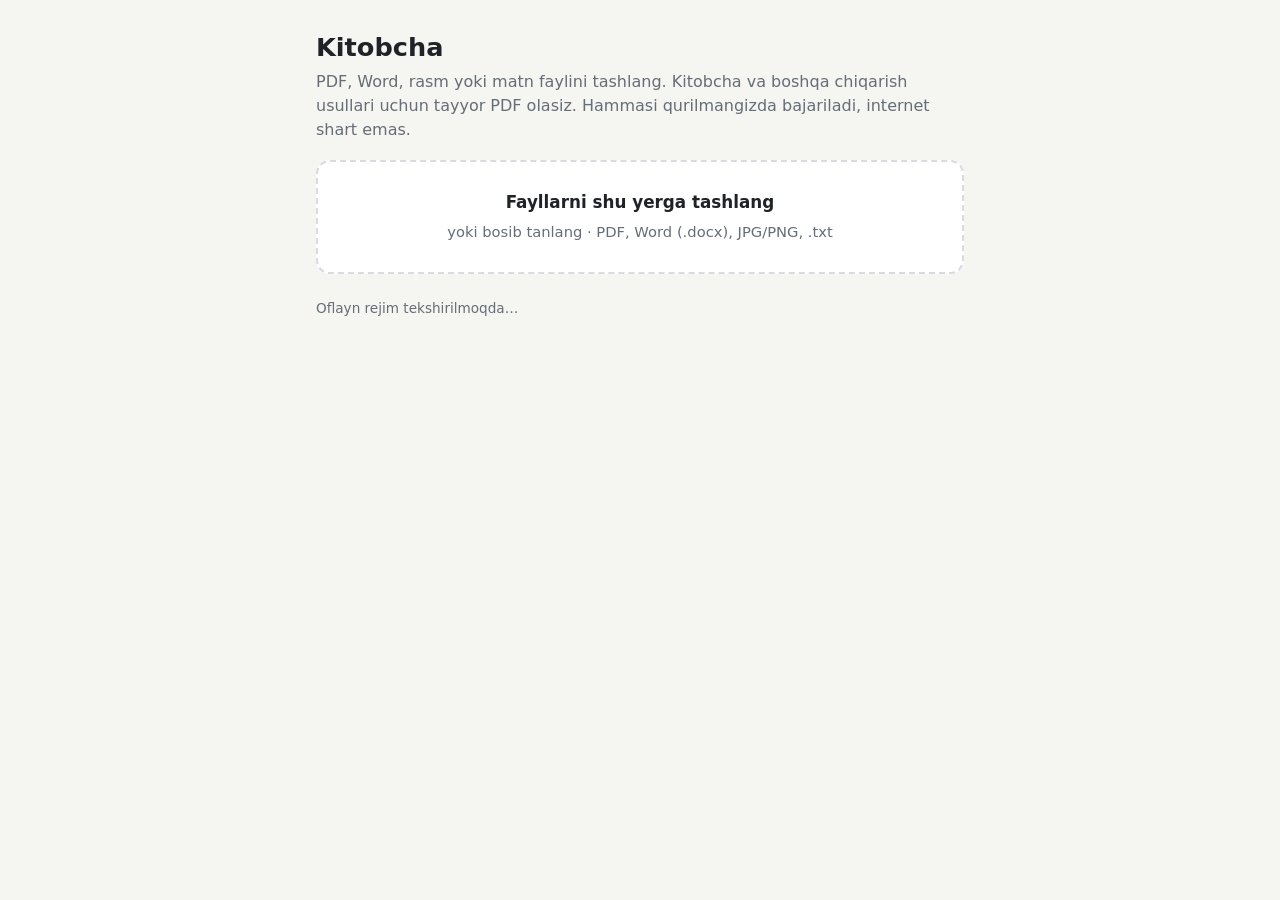
==== index.html @ 96c95c82 "Add files via upload" ====
<!DOCTYPE html>
<html lang="uz">
<head>
<meta charset="utf-8">
<meta name="viewport" content="width=device-width, initial-scale=1, viewport-fit=cover">
<meta name="theme-color" content="#1a6b4f">
<title>Kitobcha</title>
<link rel="manifest" href="manifest.webmanifest">
<link rel="icon" href="icon-192.png">
<link rel="apple-touch-icon" href="icon-192.png">
<link rel="stylesheet" href="style.css">
</head>
<body>
<main>
  <h1>Kitobcha</h1>
  <p class="sub">PDF, Word, rasm yoki matn faylini tashlang. Kitobcha va boshqa chiqarish usullari uchun tayyor PDF olasiz. Hammasi qurilmangizda bajariladi, internet shart emas.</p>

  <div class="drop" id="drop" tabindex="0" role="button" aria-label="Fayllarni tanlash">
    <strong>Fayllarni shu yerga tashlang</strong>
    <span>yoki bosib tanlang · PDF, Word (.docx), JPG/PNG, .txt</span>
    <input type="file" id="file" multiple accept=".pdf,.docx,.doc,.txt,.md,.csv,.jpg,.jpeg,.png,.webp,.gif,.bmp,application/pdf,image/*" class="hidden">
  </div>

  <div id="status" class="status hidden" role="status"></div>
  <div id="msg"></div>

  <div id="listCard" class="card hidden">
    <h2>Fayllar <span class="muted" id="total"></span></h2>
    <ul id="fileList" class="files"></ul>
    <div class="hint">Bir nechta fayl tashlasangiz, ular ketma-ket bitta hujjatga birlashtiriladi. Tartibini ↑ ↓ bilan oʻzgartiring.</div>
  </div>

  <div id="settings" class="hidden">
    <div class="card">
      <h2>Qanday chiqaramiz</h2>
      <label class="field">
        <span class="lbl">Chiqarish usuli</span>
        <select id="mode">
          <option value="booklet2">Kitobcha — oddiy (bir tomonlama) printer, 2 fayl</option>
          <option value="bookletDuplex">Kitobcha — avtomatik ikki tomonlama printer, 1 fayl</option>
          <option value="oddeven">Oddiy chiqarish, ikki tomonlama (qoʻlda): toq va juft betlar</option>
          <option value="nup2">Har varaqda 2 bet (qogʻoz tejash)</option>
          <option value="nup4">Har varaqda 4 bet (qogʻoz tejash)</option>
          <option value="extract">Faqat tanlangan betlarni PDF qilib olish</option>
        </select>
        <div class="hint" id="modeHint"></div>
      </label>

      <label class="field">
        <span class="lbl">Qaysi betlar chiqarilsin</span>
        <input type="text" id="range" autocomplete="off">
        <div class="hint">Masalan: <code>1-169</code> yoki <code>1-10, 15-80</code>. Keraksiz betlarni shu yerda chiqarib tashlang.</div>
      </label>

      <div class="row">
        <label class="field" data-modes="booklet2 bookletDuplex nup2 nup4">
          <span class="lbl">Qogʻoz oʻlchami</span>
          <select id="paper"><option>A4</option><option>A3</option><option>Letter</option></select>
        </label>
        <label class="field" data-modes="booklet2 bookletDuplex nup2 nup4">
          <span class="lbl">Bet hajmi (%)</span>
          <input type="number" id="scale" min="60" max="100" step="1">
          <div class="hint">95 tavsiya: chetlar kesilmaydi.</div>
        </label>
        <label class="field" data-modes="booklet2 bookletDuplex">
          <span class="lbl">Qismga boʻlish (varaq)</span>
          <input type="number" id="section" min="0" step="1" placeholder="0">
          <div class="hint">0 = bitta kitobcha. 11 desangiz, har 11 varaq alohida qism.</div>
        </label>
      </div>

      <label class="check" data-modes="booklet2 bookletDuplex nup2 nup4"><input type="checkbox" id="rtl"><span>Oʻngdan chapga oʻqiladigan hujjat</span></label>
      <label class="check" data-modes="nup2 nup4"><input type="checkbox" id="frame"><span>Betlar atrofiga ramka chizish</span></label>
      <label class="check" data-modes="booklet2 oddeven"><input type="checkbox" id="rev"><span>Orqa tomon fayli teskari tartibda boʻlsin<br><span class="hint">Faqat sinovda orqa tomon varaqlari teskari chiqsa yoqing.</span></span></label>
      <label class="check" data-modes="booklet2 bookletDuplex oddeven nup2 nup4"><input type="checkbox" id="test"><span>Faqat sinov: birinchi 2 varaq<br><span class="hint">Hammasini sarflashdan oldin avval shuni chiqarib koʻring.</span></span></label>
    </div>

    <div class="summary" id="summary"></div>
    <div id="preview"></div>

    <div class="card">
      <h2>Tayyor fayllar</h2>
      <div class="btns" id="outputs"></div>
    </div>

    <div class="card">
      <h2>Chiqarish tartibi</h2>
      <ol id="steps"></ol>
    </div>
  </div>

  <footer>
    <span id="offline">Oflayn rejim tekshirilmoqda…</span>
    <button id="install" class="link hidden">Ilova sifatida oʻrnatish</button>
  </footer>
</main>

<script src="pdf-lib.min.js"></script>
<script src="mammoth.browser.min.js"></script>
<script src="html2canvas.min.js"></script>
<script src="core.js"></script>
<script src="convert.js"></script>
<script src="app.js"></script>
</body>
</html>
---- style.css ----
:root {
  --bg:#f5f5f2; --card:#fff; --text:#1f2328; --muted:#656d76; --line:#d8dbdf;
  --accent:#1a6b4f; --accent-text:#fff; --accent-soft:#e3f1ea;
  --warn:#9a4b00; --warn-bg:#fff3e0; --err:#b3261e; --err-bg:#fdecea;
  box-sizing:border-box; padding-top:env(safe-area-inset-top,0px); padding-bottom:env(safe-area-inset-bottom,0px);
}
@media (prefers-color-scheme: dark) {
  :root:not([data-theme="light"]) {
    --bg:#16181a; --card:#202326; --text:#e8eaed; --muted:#9aa0a6; --line:#34383c;
    --accent:#4cc38a; --accent-text:#0b1f16; --accent-soft:#1d2f27;
    --warn:#f3b562; --warn-bg:#33291a; --err:#f2918a; --err-bg:#3a1f1d; color-scheme:dark;
  }
}
* { box-sizing:border-box; }
html { scroll-padding-top:env(safe-area-inset-top,0px); }
body { margin:0; background:var(--bg); color:var(--text); font:16px/1.5 system-ui,-apple-system,"Segoe UI",Roboto,Arial,sans-serif; }
main { max-width:680px; margin:0 auto; padding:20px 16px 48px; }
h1 { font-size:1.6rem; margin:8px 0 4px; }
.sub { color:var(--muted); margin:0 0 18px; }
.card { background:var(--card); border:1px solid var(--line); border-radius:14px; padding:16px; margin:14px 0; }
.card h2 { font-size:1rem; margin:0 0 10px; }
.muted { color:var(--muted); font-weight:400; }
.drop { border:2px dashed var(--line); border-radius:14px; padding:28px 16px; text-align:center; cursor:pointer; background:var(--card); transition:.15s; }
.drop.over,.drop:hover { border-color:var(--accent); background:var(--accent-soft); }
.drop strong { display:block; font-size:1.05rem; margin-bottom:4px; }
.drop span { color:var(--muted); font-size:.92rem; }
.files { list-style:none; margin:0 0 8px; padding:0; }
.files li { display:flex; align-items:center; gap:8px; padding:8px 0; border-bottom:1px solid var(--line); }
.files li:last-child { border-bottom:0; }
.files .name { flex:1; min-width:0; overflow:hidden; text-overflow:ellipsis; white-space:nowrap; }
.files .meta { color:var(--muted); font-size:.85rem; white-space:nowrap; }
.files button { font:inherit; border:1px solid var(--line); background:var(--bg); color:var(--text); border-radius:8px; padding:2px 9px; cursor:pointer; }
.files button:disabled { opacity:.35; cursor:default; }
label.field { display:block; margin-bottom:14px; }
.lbl { display:block; font-weight:600; margin-bottom:4px; font-size:.95rem; }
.hint { color:var(--muted); font-size:.85rem; margin-top:3px; }
input[type=text],input[type=number],select { width:100%; padding:10px 12px; font:inherit; color:var(--text); background:var(--bg); border:1px solid var(--line); border-radius:10px; }
input:focus-visible,select:focus-visible,button:focus-visible,.drop:focus-visible { outline:2px solid var(--accent); outline-offset:2px; }
.row { display:flex; gap:12px; flex-wrap:wrap; } .row > * { flex:1 1 150px; }
.check { display:flex; gap:10px; align-items:flex-start; margin-bottom:10px; cursor:pointer; }
.check input { margin-top:5px; width:18px; height:18px; accent-color:var(--accent); flex:none; }
.summary { background:var(--accent-soft); border-radius:10px; padding:12px 14px; font-size:.95rem; margin:14px 0; }
.preview { width:100%; border-collapse:collapse; font-size:.88rem; margin-bottom:6px; }
.preview th,.preview td { border:1px solid var(--line); padding:5px 8px; text-align:left; }
.preview caption { text-align:left; color:var(--muted); padding-bottom:4px; }
.btns { display:grid; gap:10px; }
button.main { font:inherit; font-weight:700; padding:14px 16px; border:0; border-radius:12px; background:var(--accent); color:var(--accent-text); cursor:pointer; text-align:left; }
button.main small { display:block; font-weight:400; opacity:.9; margin-top:2px; }
button.main:disabled { opacity:.5; cursor:wait; }
.msg { border-radius:10px; padding:10px 12px; margin:10px 0; font-size:.92rem; }
.msg.err { background:var(--err-bg); color:var(--err); } .msg.warn { background:var(--warn-bg); color:var(--warn); } .msg.ok { background:var(--accent-soft); }
.status { margin:12px 0; font-size:.92rem; color:var(--muted); }
ol { margin:6px 0 0; padding-left:22px; } ol li { margin-bottom:6px; }
footer { margin-top:24px; font-size:.85rem; color:var(--muted); display:flex; gap:12px; flex-wrap:wrap; align-items:center; }
button.link { font:inherit; background:none; border:0; color:var(--accent); text-decoration:underline; cursor:pointer; padding:0; }
.hidden { display:none !important; }
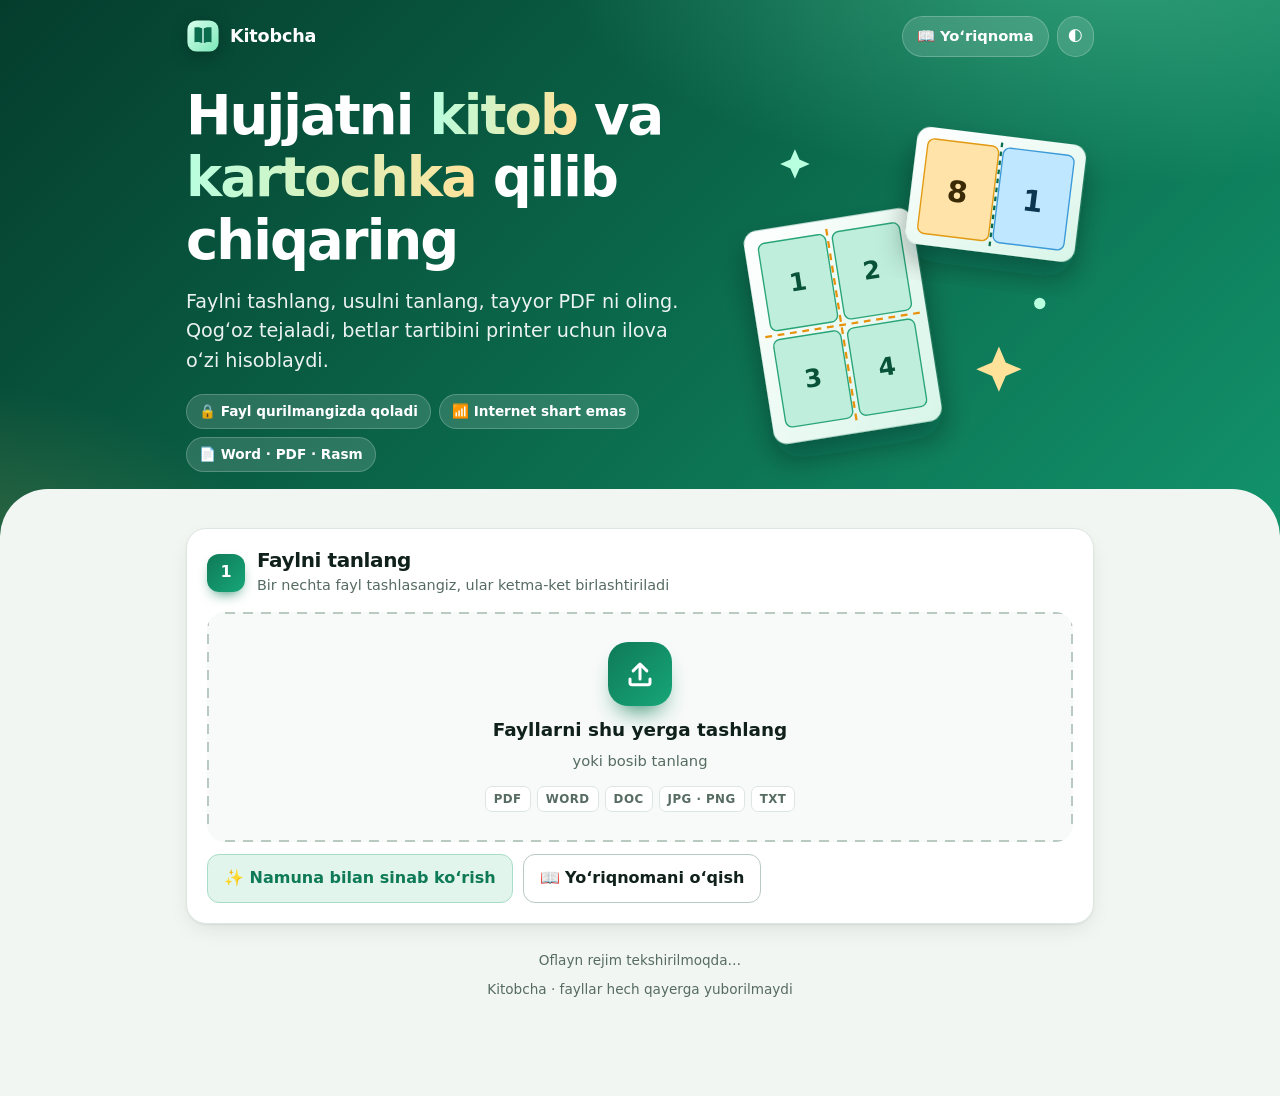
==== commit e9647be9: "Redesign app, add 8-card mode, user guide, auto-updating service worker - cards8: 8 cards per A4 sid" ====
--- a/index.html
+++ b/index.html
@@ -3,103 +3,241 @@
 <head>
 <meta charset="utf-8">
 <meta name="viewport" content="width=device-width, initial-scale=1, viewport-fit=cover">
-<meta name="theme-color" content="#1a6b4f">
-<title>Kitobcha</title>
+<meta name="theme-color" content="#0f5a43">
+<title>Kitobcha: hujjatni kitob va kartochka qilib chiqaring</title>
+<meta name="description" content="PDF, Word, rasm va matn fayllarini kitobcha, kartochka va tejamli varaqlarga tayyorlaydi. Hammasi qurilmangizda, internet shart emas.">
 <link rel="manifest" href="manifest.webmanifest">
 <link rel="icon" href="icon-192.png">
 <link rel="apple-touch-icon" href="icon-192.png">
+<script>try{var t=localStorage.getItem("kb_theme");if(t==="light"||t==="dark")document.documentElement.setAttribute("data-theme",t)}catch(e){}</script>
 <link rel="stylesheet" href="style.css">
 </head>
 <body>
+
+<header class="hero">
+  <div class="wrap">
+    <div class="topbar">
+      <a class="logo" href="./index.html" aria-label="Kitobcha">
+        <svg viewBox="0 0 48 48" aria-hidden="true"><defs><linearGradient id="lg1" x1="0" y1="0" x2="1" y2="1"><stop offset="0" stop-color="#d9ffee"/><stop offset="1" stop-color="#7be8b8"/></linearGradient></defs><rect x="2" y="2" width="44" height="44" rx="13" fill="url(#lg1)"/><path d="M24 14c-3-2.6-8-3-12-2v21c4-1 9-.6 12 2 3-2.6 8-3 12-2V12c-4-1-9-.6-12 2z" fill="#0b6b4d"/><path d="M24 14v21" stroke="#d9ffee" stroke-width="2" stroke-linecap="round"/></svg>
+        Kitobcha
+      </a>
+      <nav>
+        <a class="pill" href="yoriqnoma.html">📖 Yoʻriqnoma</a>
+        <button class="pill icon" id="themeBtn" type="button" aria-label="Yorugʻ / qorongʻi rejim">🌓</button>
+      </nav>
+    </div>
+    <div class="hero-grid">
+      <div>
+        <h1>Hujjatni <em>kitob</em> va <em>kartochka</em> qilib chiqaring</h1>
+        <p class="lead">Faylni tashlang, usulni tanlang, tayyor PDF ni oling. Qogʻoz tejaladi, betlar tartibini printer uchun ilova oʻzi hisoblaydi.</p>
+        <div class="chips">
+          <span class="chip">🔒 Fayl qurilmangizda qoladi</span>
+          <span class="chip">📶 Internet shart emas</span>
+          <span class="chip">📄 Word · PDF · Rasm</span>
+        </div>
+      </div>
+      <div class="hero-art" aria-hidden="true">
+        <svg viewBox="0 0 300 300">
+          <defs>
+            <linearGradient id="hg1" x1="0" y1="0" x2="1" y2="1"><stop offset="0" stop-color="#ffffff"/><stop offset="1" stop-color="#d8f5e8"/></linearGradient>
+            <filter id="hsh" x="-20%" y="-20%" width="140%" height="150%"><feDropShadow dx="0" dy="14" stdDeviation="12" flood-color="#021a12" flood-opacity=".35"/></filter>
+          </defs>
+          <g class="float c" style="--rot:-9deg" transform="rotate(-9 150 150)">
+            <rect x="38" y="70" width="150" height="190" rx="12" fill="url(#hg1)" filter="url(#hsh)"/>
+            <g fill="#bfeedd" stroke="#2aa578" stroke-width="1.2"><rect x="50" y="82" width="60" height="78" rx="6"/><rect x="116" y="82" width="60" height="78" rx="6"/><rect x="50" y="168" width="60" height="78" rx="6"/><rect x="116" y="168" width="60" height="78" rx="6"/></g>
+            <g font-family="system-ui,sans-serif" font-weight="800" font-size="22" fill="#075239" text-anchor="middle"><text x="80" y="128">1</text><text x="146" y="128">2</text><text x="80" y="214">3</text><text x="146" y="214">4</text></g>
+            <path d="M112 78v172M44 164h138" stroke="#e8920b" stroke-width="2" stroke-dasharray="6 5"/>
+          </g>
+          <g class="float" style="--rot:7deg" transform="rotate(7 150 150)">
+            <rect x="128" y="38" width="150" height="104" rx="12" fill="url(#hg1)" filter="url(#hsh)"/>
+            <rect x="138" y="48" width="63" height="84" rx="6" fill="#ffe3a8" stroke="#e29a12" stroke-width="1.2"/>
+            <rect x="205" y="48" width="63" height="84" rx="6" fill="#bfe7ff" stroke="#3c9ad8" stroke-width="1.2"/>
+            <g font-family="system-ui,sans-serif" font-weight="800" font-size="26" fill="#3a2a05" text-anchor="middle"><text x="169" y="101">8</text></g>
+            <g font-family="system-ui,sans-serif" font-weight="800" font-size="26" fill="#0b3550" text-anchor="middle"><text x="236" y="101">1</text></g>
+            <path d="M203 44v92" stroke="#0b6b4d" stroke-width="2" stroke-dasharray="4 4"/>
+          </g>
+          <g class="float b">
+            <path d="M232 214l6 14 14 6-14 6-6 14-6-14-14-6 14-6z" fill="#ffe29a"/>
+            <path d="M52 40l4 9 9 4-9 4-4 9-4-9-9-4 9-4z" fill="#b8ffe0"/>
+            <circle cx="268" cy="176" r="5" fill="#b8ffe0"/>
+          </g>
+        </svg>
+      </div>
+    </div>
+  </div>
+</header>
+
 <main>
-  <h1>Kitobcha</h1>
-  <p class="sub">PDF, Word, rasm yoki matn faylini tashlang. Kitobcha va boshqa chiqarish usullari uchun tayyor PDF olasiz. Hammasi qurilmangizda bajariladi, internet shart emas.</p>
-
-  <div class="drop" id="drop" tabindex="0" role="button" aria-label="Fayllarni tanlash">
-    <strong>Fayllarni shu yerga tashlang</strong>
-    <span>yoki bosib tanlang · PDF, Word (.docx), JPG/PNG, .txt</span>
-    <input type="file" id="file" multiple accept=".pdf,.docx,.doc,.txt,.md,.csv,.jpg,.jpeg,.png,.webp,.gif,.bmp,application/pdf,image/*" class="hidden">
-  </div>
-
-  <div id="status" class="status hidden" role="status"></div>
-  <div id="msg"></div>
-
-  <div id="listCard" class="card hidden">
-    <h2>Fayllar <span class="muted" id="total"></span></h2>
-    <ul id="fileList" class="files"></ul>
-    <div class="hint">Bir nechta fayl tashlasangiz, ular ketma-ket bitta hujjatga birlashtiriladi. Tartibini ↑ ↓ bilan oʻzgartiring.</div>
-  </div>
+<div class="wrap">
+
+  <!-- 1-qadam -->
+  <section class="panel" id="stepFile">
+    <div class="step-h"><span class="num">1</span><div><h2>Faylni tanlang</h2><div class="sub">Bir nechta fayl tashlasangiz, ular ketma-ket birlashtiriladi</div></div></div>
+
+    <div class="drop" id="drop" tabindex="0" role="button" aria-label="Fayllarni tanlash">
+      <div class="up"><svg viewBox="0 0 24 24" fill="none" stroke="currentColor" stroke-width="2.4" stroke-linecap="round" stroke-linejoin="round"><path d="M12 16V4M6.5 9.5 12 4l5.5 5.5M4 16v3a1.5 1.5 0 0 0 1.5 1.5h13A1.5 1.5 0 0 0 20 19v-3"/></svg></div>
+      <strong>Fayllarni shu yerga tashlang</strong>
+      <span class="s">yoki bosib tanlang</span>
+      <div class="fmts"><span class="fmt">PDF</span><span class="fmt">WORD</span><span class="fmt">DOC</span><span class="fmt">JPG · PNG</span><span class="fmt">TXT</span></div>
+      <input type="file" id="file" multiple accept=".pdf,.docx,.doc,.txt,.md,.csv,.jpg,.jpeg,.png,.webp,.gif,.bmp,application/pdf,image/*" class="hidden">
+    </div>
+    <div class="drop-actions no-print">
+      <button class="btn soft" id="sampleBtn" type="button">✨ Namuna bilan sinab koʻrish</button>
+      <a class="btn" href="yoriqnoma.html">📖 Yoʻriqnomani oʻqish</a>
+    </div>
+
+    <div id="status" class="status hidden" role="status"></div>
+    <div id="msg"></div>
+
+    <div id="listCard" class="hidden" style="margin-top:16px">
+      <div class="listhead"><h3>Fayllar</h3><span class="muted" id="total"></span></div>
+      <ul id="fileList" class="files"></ul>
+      <div class="hint">Tartibini ↑ ↓ bilan oʻzgartiring.</div>
+    </div>
+  </section>
 
   <div id="settings" class="hidden">
-    <div class="card">
-      <h2>Qanday chiqaramiz</h2>
-      <label class="field">
-        <span class="lbl">Chiqarish usuli</span>
-        <select id="mode">
-          <option value="booklet2">Kitobcha — oddiy (bir tomonlama) printer, 2 fayl</option>
-          <option value="bookletDuplex">Kitobcha — avtomatik ikki tomonlama printer, 1 fayl</option>
-          <option value="oddeven">Oddiy chiqarish, ikki tomonlama (qoʻlda): toq va juft betlar</option>
-          <option value="nup2">Har varaqda 2 bet (qogʻoz tejash)</option>
-          <option value="nup4">Har varaqda 4 bet (qogʻoz tejash)</option>
-          <option value="extract">Faqat tanlangan betlarni PDF qilib olish</option>
-        </select>
-        <div class="hint" id="modeHint"></div>
-      </label>
-
-      <label class="field">
-        <span class="lbl">Qaysi betlar chiqarilsin</span>
-        <input type="text" id="range" autocomplete="off">
-        <div class="hint">Masalan: <code>1-169</code> yoki <code>1-10, 15-80</code>. Keraksiz betlarni shu yerda chiqarib tashlang.</div>
-      </label>
-
-      <div class="row">
-        <label class="field" data-modes="booklet2 bookletDuplex nup2 nup4">
-          <span class="lbl">Qogʻoz oʻlchami</span>
-          <select id="paper"><option>A4</option><option>A3</option><option>Letter</option></select>
+
+    <!-- 2-qadam -->
+    <section class="panel">
+      <div class="step-h"><span class="num">2</span><div><h2>Qanday chiqaramiz?</h2><div class="sub">Bittasini tanlang, qolganini ilova hisoblaydi</div></div></div>
+
+      <div class="modes" id="modeGrid" role="radiogroup" aria-label="Chiqarish usuli"></div>
+      <div class="modehint" id="modeHint"></div>
+      <div class="sr-only"><label>Chiqarish usuli
+        <select id="mode" tabindex="-1">
+          <option value="booklet2">Kitobcha, oddiy printer (2 fayl)</option>
+          <option value="bookletDuplex">Kitobcha, avtomatik ikki tomonlama printer (1 fayl)</option>
+          <option value="oddeven">Ikki tomonlama (qoʻlda): toq va juft betlar</option>
+          <option value="nup2">Har varaqda 2 bet</option>
+          <option value="nup4">Har varaqda 4 bet</option>
+          <option value="cards4">Kartochkalar: varaqda 4 ta</option>
+          <option value="cards8">Kartochkalar: varaqda 8 ta</option>
+          <option value="extract">Faqat tanlangan betlar</option>
+        </select></label></div>
+
+      <div class="fields">
+        <label class="field">
+          <span class="lbl">Qaysi betlar chiqarilsin</span>
+          <input type="text" id="range" autocomplete="off" inputmode="text">
+          <div class="hint">Masalan: <code>1-169</code> yoki <code>1-10, 15-80</code>. Tartibini oʻzgartirish: <code>5-8, 1-4</code>, teskari: <code>10-1</code>.</div>
         </label>
-        <label class="field" data-modes="booklet2 bookletDuplex nup2 nup4">
-          <span class="lbl">Bet hajmi (%)</span>
-          <input type="number" id="scale" min="60" max="100" step="1">
-          <div class="hint">95 tavsiya: chetlar kesilmaydi.</div>
+
+        <div class="row">
+          <label class="field" data-modes="booklet2 bookletDuplex nup2 nup4 cards4 cards8">
+            <span class="lbl">Qogʻoz oʻlchami</span>
+            <select id="paper"><option>A4</option><option>A3</option><option>Letter</option></select>
+          </label>
+          <label class="field" data-modes="booklet2 bookletDuplex nup2 nup4 cards4 cards8">
+            <span class="lbl">Bet hajmi (%)</span>
+            <input type="number" id="scale" min="60" max="100" step="1" inputmode="numeric">
+            <div class="hint">95 tavsiya: chetlar kesilmaydi.</div>
+          </label>
+          <label class="field" data-modes="booklet2 bookletDuplex">
+            <span class="lbl">Qismga boʻlish (varaq)</span>
+            <input type="number" id="section" min="0" step="1" placeholder="0" inputmode="numeric">
+            <div class="hint">0 = bitta kitobcha. 11 desangiz, har 11 varaq alohida qism.</div>
+          </label>
+        </div>
+
+        <label class="field" data-modes="cards4 cards8">
+          <span class="lbl">Kartochka tarkibi</span>
+          <select id="sides">
+            <option value="2">2 bet: old va orqa tomoni</option>
+            <option value="1">1 bet: faqat old tomoni</option>
+          </select>
+          <div class="hint">Hujjatning har 2 beti bitta kartochka boʻladi (1-2, 3-4, 5-6…). Bet kartochkaga sigʻadigan qilib kichraytiriladi: A4 betdan 4 talikda taxminan ikki barobar, 8 talikda uch barobar kichik chiqadi.</div>
         </label>
-        <label class="field" data-modes="booklet2 bookletDuplex">
-          <span class="lbl">Qismga boʻlish (varaq)</span>
-          <input type="number" id="section" min="0" step="1" placeholder="0">
-          <div class="hint">0 = bitta kitobcha. 11 desangiz, har 11 varaq alohida qism.</div>
-        </label>
-      </div>
-
-      <label class="check" data-modes="booklet2 bookletDuplex nup2 nup4"><input type="checkbox" id="rtl"><span>Oʻngdan chapga oʻqiladigan hujjat</span></label>
-      <label class="check" data-modes="nup2 nup4"><input type="checkbox" id="frame"><span>Betlar atrofiga ramka chizish</span></label>
-      <label class="check" data-modes="booklet2 oddeven"><input type="checkbox" id="rev"><span>Orqa tomon fayli teskari tartibda boʻlsin<br><span class="hint">Faqat sinovda orqa tomon varaqlari teskari chiqsa yoqing.</span></span></label>
-      <label class="check" data-modes="booklet2 bookletDuplex oddeven nup2 nup4"><input type="checkbox" id="test"><span>Faqat sinov: birinchi 2 varaq<br><span class="hint">Hammasini sarflashdan oldin avval shuni chiqarib koʻring.</span></span></label>
-    </div>
-
-    <div class="summary" id="summary"></div>
-    <div id="preview"></div>
-
-    <div class="card">
-      <h2>Tayyor fayllar</h2>
+
+        <div class="checks">
+          <label class="check" data-modes="booklet2 bookletDuplex nup2 nup4"><input type="checkbox" id="rtl"><span>Oʻngdan chapga oʻqiladigan hujjat</span></label>
+          <label class="check" data-modes="nup2 nup4 cards4 cards8"><input type="checkbox" id="frame"><span>Betlar atrofiga ramka chizish</span></label>
+          <label class="check" data-modes="booklet2 oddeven"><input type="checkbox" id="rev"><span>Orqa tomon fayli teskari tartibda boʻlsin<br><span class="hint">Faqat sinovda orqa tomon varaqlari teskari chiqsa yoqing.</span></span></label>
+          <label class="check" data-modes="booklet2 bookletDuplex oddeven nup2 nup4 cards4 cards8"><input type="checkbox" id="test"><span>Faqat sinov: birinchi 2 varaq<br><span class="hint">Hammasini sarflashdan oldin avval shuni chiqarib koʻring.</span></span></label>
+        </div>
+
+        <details class="more" id="more">
+          <summary>Qoʻshimcha sozlamalar</summary>
+          <div class="inner">
+            <div class="row">
+              <label class="field" data-modes="booklet2 bookletDuplex">
+                <span class="lbl">Tikish uchun ichki chet (mm)</span>
+                <input type="number" id="margin" min="0" max="30" step="1" placeholder="0" inputmode="numeric">
+                <div class="hint">Buklanadigan chiziq yonida matn yoʻqolmasligi uchun. Qalin kitobchada 5-10 mm.</div>
+              </label>
+              <label class="field">
+                <span class="lbl">Har tomondan kesish (mm)</span>
+                <input type="number" id="crop" min="0" max="50" step="1" placeholder="0" inputmode="numeric">
+                <div class="hint">Keng oq chetlarni kesib, matnni kattaroq qiladi.</div>
+              </label>
+            </div>
+            <div class="row">
+              <label class="field">
+                <span class="lbl">Qaysi betlarni burish</span>
+                <input type="text" id="rotate" autocomplete="off" placeholder="masalan: 3, 7-9">
+                <div class="hint">Boʻsh qoldirsangiz, hech qaysi bet burilmaydi.</div>
+              </label>
+              <label class="field">
+                <span class="lbl">Burish burchagi</span>
+                <select id="angle"><option value="90">90° oʻngga</option><option value="180">180°</option><option value="270">90° chapga</option></select>
+              </label>
+            </div>
+            <div class="row">
+              <label class="check"><input type="checkbox" id="pageNum"><span>Sahifa raqami qoʻshish (betning pastida)</span></label>
+              <label class="field">
+                <span class="lbl">Boshlangʻich raqam</span>
+                <input type="number" id="numStart" min="0" step="1" placeholder="1" inputmode="numeric">
+              </label>
+            </div>
+            <label class="check"><input type="checkbox" id="gray"><span>Rangsiz (kulrang) chiqarish<br><span class="hint">Siyoh tejaladi. Sahifalar rasmga aylantiriladi, shuning uchun fayl kattaroq va sekinroq tayyorlanadi.</span></span></label>
+          </div>
+        </details>
+      </div>
+    </section>
+
+    <!-- 3-qadam -->
+    <section class="panel">
+      <div class="step-h"><span class="num">3</span><div><h2>Natija va yuklab olish</h2><div class="sub">Varaq qanday chiqishini avval koʻring</div></div></div>
+
+      <div class="summary" id="summary"></div>
+      <div id="viz"></div>
+      <div id="preview"></div>
+
+      <div style="margin-top:18px">
+        <button class="btn soft" id="previewBtn" type="button">🔍 <span id="previewLbl">Haqiqiy sahifalarni koʻrish</span></button>
+        <div class="pgrid" id="previewOut"></div>
+      </div>
+    </section>
+
+    <section class="panel">
+      <div class="step-h"><span class="num">⬇</span><div><h2>Tayyor fayllar</h2><div class="sub">Yuklab oling, soʻng printerdan chiqaring</div></div></div>
       <div class="btns" id="outputs"></div>
-    </div>
-
-    <div class="card">
-      <h2>Chiqarish tartibi</h2>
-      <ol id="steps"></ol>
-    </div>
+    </section>
+
+    <section class="panel">
+      <div class="step-h"><span class="num">🖨</span><div><h2>Printerdan qanday chiqaramiz?</h2><div class="sub">Shu tartibda bajaring</div></div></div>
+      <ol class="steps" id="steps"></ol>
+      <p style="margin:14px 0 0"><a href="yoriqnoma.html#printer">Rasmli tushuntirish: qogʻozni qanday aylantiramiz →</a></p>
+    </section>
   </div>
 
   <footer>
     <span id="offline">Oflayn rejim tekshirilmoqda…</span>
     <button id="install" class="link hidden">Ilova sifatida oʻrnatish</button>
+    <button id="update" class="link hidden">Yangi versiya tayyor: yangilash</button>
+    <span>Kitobcha · fayllar hech qayerga yuborilmaydi</span>
   </footer>
+</div>
 </main>
 
 <script src="pdf-lib.min.js"></script>
 <script src="mammoth.browser.min.js"></script>
 <script src="html2canvas.min.js"></script>
+<script src="pdf.min.js"></script>
 <script src="core.js"></script>
+<script src="olddoc.js"></script>
 <script src="convert.js"></script>
+<script src="ui.js"></script>
 <script src="app.js"></script>
 </body>
 </html>
--- a/style.css
+++ b/style.css
@@ -1,56 +1,308 @@
+/* Kitobcha — dizayn tizimi */
 :root {
-  --bg:#f5f5f2; --card:#fff; --text:#1f2328; --muted:#656d76; --line:#d8dbdf;
-  --accent:#1a6b4f; --accent-text:#fff; --accent-soft:#e3f1ea;
-  --warn:#9a4b00; --warn-bg:#fff3e0; --err:#b3261e; --err-bg:#fdecea;
-  box-sizing:border-box; padding-top:env(safe-area-inset-top,0px); padding-bottom:env(safe-area-inset-bottom,0px);
+  --bg:#f2f6f3; --surface:#ffffff; --surface-2:#f7faf8; --paper:#ffffff;
+  --text:#10201a; --muted:#566b62; --line:#dde7e1; --line-strong:#b9cac1;
+  --brand:#0f7a57; --brand-2:#17a679; --brand-ink:#05382a; --on-brand:#ffffff;
+  --accent-soft:#e2f5ec; --accent-line:#a9dcc6;
+  --amber:#e8920b; --amber-bg:#fff5e0; --amber-ink:#7a4a00;
+  --err:#b3261e; --err-bg:#fdecea; --warn:#8a4b00; --warn-bg:#fff3e0;
+  --shadow:0 1px 2px rgba(16,32,26,.06), 0 8px 24px -8px rgba(16,32,26,.14);
+  --shadow-lg:0 2px 4px rgba(16,32,26,.06), 0 24px 48px -16px rgba(16,32,26,.28);
+  --radius:20px; color-scheme:light;
 }
 @media (prefers-color-scheme: dark) {
   :root:not([data-theme="light"]) {
-    --bg:#16181a; --card:#202326; --text:#e8eaed; --muted:#9aa0a6; --line:#34383c;
-    --accent:#4cc38a; --accent-text:#0b1f16; --accent-soft:#1d2f27;
-    --warn:#f3b562; --warn-bg:#33291a; --err:#f2918a; --err-bg:#3a1f1d; color-scheme:dark;
+    --bg:#08100d; --surface:#111b17; --surface-2:#0d1612; --paper:#16221d;
+    --text:#e8f2ed; --muted:#8fa89d; --line:#1f302a; --line-strong:#33493f;
+    --brand:#34c791; --brand-2:#5be0ae; --brand-ink:#c9f5e2; --on-brand:#04201a;
+    --accent-soft:#12271f; --accent-line:#1f4b3a;
+    --amber:#f3b562; --amber-bg:#2e2412; --amber-ink:#f6cf94;
+    --err:#f2918a; --err-bg:#3a1f1d; --warn:#f3b562; --warn-bg:#33291a;
+    --shadow:0 1px 2px rgba(0,0,0,.4), 0 8px 24px -8px rgba(0,0,0,.6);
+    --shadow-lg:0 2px 4px rgba(0,0,0,.4), 0 24px 48px -16px rgba(0,0,0,.7); color-scheme:dark;
   }
 }
+:root[data-theme="dark"] {
+  --bg:#08100d; --surface:#111b17; --surface-2:#0d1612; --paper:#16221d;
+  --text:#e8f2ed; --muted:#8fa89d; --line:#1f302a; --line-strong:#33493f;
+  --brand:#34c791; --brand-2:#5be0ae; --brand-ink:#c9f5e2; --on-brand:#04201a;
+  --accent-soft:#12271f; --accent-line:#1f4b3a;
+  --amber:#f3b562; --amber-bg:#2e2412; --amber-ink:#f6cf94;
+  --err:#f2918a; --err-bg:#3a1f1d; --warn:#f3b562; --warn-bg:#33291a;
+  --shadow:0 1px 2px rgba(0,0,0,.4), 0 8px 24px -8px rgba(0,0,0,.6);
+  --shadow-lg:0 2px 4px rgba(0,0,0,.4), 0 24px 48px -16px rgba(0,0,0,.7); color-scheme:dark;
+}
 * { box-sizing:border-box; }
-html { scroll-padding-top:env(safe-area-inset-top,0px); }
-body { margin:0; background:var(--bg); color:var(--text); font:16px/1.5 system-ui,-apple-system,"Segoe UI",Roboto,Arial,sans-serif; }
-main { max-width:680px; margin:0 auto; padding:20px 16px 48px; }
-h1 { font-size:1.6rem; margin:8px 0 4px; }
-.sub { color:var(--muted); margin:0 0 18px; }
-.card { background:var(--card); border:1px solid var(--line); border-radius:14px; padding:16px; margin:14px 0; }
-.card h2 { font-size:1rem; margin:0 0 10px; }
-.muted { color:var(--muted); font-weight:400; }
-.drop { border:2px dashed var(--line); border-radius:14px; padding:28px 16px; text-align:center; cursor:pointer; background:var(--card); transition:.15s; }
-.drop.over,.drop:hover { border-color:var(--accent); background:var(--accent-soft); }
-.drop strong { display:block; font-size:1.05rem; margin-bottom:4px; }
-.drop span { color:var(--muted); font-size:.92rem; }
-.files { list-style:none; margin:0 0 8px; padding:0; }
-.files li { display:flex; align-items:center; gap:8px; padding:8px 0; border-bottom:1px solid var(--line); }
-.files li:last-child { border-bottom:0; }
-.files .name { flex:1; min-width:0; overflow:hidden; text-overflow:ellipsis; white-space:nowrap; }
-.files .meta { color:var(--muted); font-size:.85rem; white-space:nowrap; }
-.files button { font:inherit; border:1px solid var(--line); background:var(--bg); color:var(--text); border-radius:8px; padding:2px 9px; cursor:pointer; }
-.files button:disabled { opacity:.35; cursor:default; }
-label.field { display:block; margin-bottom:14px; }
-.lbl { display:block; font-weight:600; margin-bottom:4px; font-size:.95rem; }
-.hint { color:var(--muted); font-size:.85rem; margin-top:3px; }
-input[type=text],input[type=number],select { width:100%; padding:10px 12px; font:inherit; color:var(--text); background:var(--bg); border:1px solid var(--line); border-radius:10px; }
-input:focus-visible,select:focus-visible,button:focus-visible,.drop:focus-visible { outline:2px solid var(--accent); outline-offset:2px; }
-.row { display:flex; gap:12px; flex-wrap:wrap; } .row > * { flex:1 1 150px; }
-.check { display:flex; gap:10px; align-items:flex-start; margin-bottom:10px; cursor:pointer; }
-.check input { margin-top:5px; width:18px; height:18px; accent-color:var(--accent); flex:none; }
-.summary { background:var(--accent-soft); border-radius:10px; padding:12px 14px; font-size:.95rem; margin:14px 0; }
-.preview { width:100%; border-collapse:collapse; font-size:.88rem; margin-bottom:6px; }
-.preview th,.preview td { border:1px solid var(--line); padding:5px 8px; text-align:left; }
-.preview caption { text-align:left; color:var(--muted); padding-bottom:4px; }
+html { scroll-behavior:smooth; -webkit-text-size-adjust:100%; }
+body { margin:0; background:var(--bg); color:var(--text); font:16px/1.55 ui-sans-serif,system-ui,-apple-system,"Segoe UI",Roboto,"Helvetica Neue",Arial,sans-serif; -webkit-font-smoothing:antialiased; }
+h1,h2,h3 { letter-spacing:-.02em; line-height:1.15; margin:0; }
+p { margin:0 0 10px; }
+a { color:var(--brand); }
+.hidden { display:none !important; }
+.sr-only { position:absolute; width:1px; height:1px; overflow:hidden; clip:rect(0 0 0 0); white-space:nowrap; }
+.wrap { max-width:940px; margin:0 auto; padding:0 16px; }
+:focus-visible { outline:3px solid var(--brand-2); outline-offset:2px; border-radius:8px; }
+
+/* ---------- yuqori qism (hero) ---------- */
+.hero { position:relative; overflow:hidden; color:#fff; padding:0 0 64px;
+  background:radial-gradient(900px 400px at 85% -10%, rgba(120,255,200,.35), transparent 60%),
+             radial-gradient(700px 360px at -10% 110%, rgba(255,200,90,.22), transparent 60%),
+             linear-gradient(135deg,#053d2d 0%,#0b6b4d 55%,#12936b 100%); }
+.hero::after { content:""; position:absolute; inset:auto 0 -1px 0; height:48px; background:var(--bg); border-radius:48px 48px 0 0; }
+.hero.small { padding-bottom:56px; }
+.topbar { display:flex; align-items:center; gap:10px; padding:16px 0; position:relative; z-index:2; }
+.logo { display:flex; align-items:center; gap:10px; color:#fff; text-decoration:none; font-weight:800; font-size:1.1rem; letter-spacing:-.01em; }
+.logo svg { width:34px; height:34px; filter:drop-shadow(0 4px 8px rgba(0,0,0,.25)); }
+.topbar nav { margin-left:auto; display:flex; gap:8px; align-items:center; }
+.pill { display:inline-flex; align-items:center; gap:6px; padding:8px 14px; border-radius:999px; background:rgba(255,255,255,.14); color:#fff; text-decoration:none; font:inherit; font-weight:600; font-size:.92rem; border:1px solid rgba(255,255,255,.22); cursor:pointer; backdrop-filter:blur(6px); transition:.15s; }
+.pill:hover { background:rgba(255,255,255,.24); }
+.pill.icon { padding:8px 10px; }
+.hero-grid { display:grid; grid-template-columns:1.15fr .85fr; gap:24px; align-items:center; position:relative; z-index:2; padding-top:12px; }
+.hero h1 { font-size:clamp(2.1rem,6.4vw,3.4rem); font-weight:850; letter-spacing:-.035em; }
+.hero h1 em { font-style:normal; background:linear-gradient(90deg,#b8ffe0,#ffe29a); -webkit-background-clip:text; background-clip:text; color:transparent; }
+.hero p.lead { font-size:clamp(1rem,2.6vw,1.2rem); opacity:.92; margin:14px 0 18px; max-width:34em; }
+.chips { display:flex; flex-wrap:wrap; gap:8px; }
+.chip { display:inline-flex; align-items:center; gap:6px; padding:6px 12px; border-radius:999px; background:rgba(255,255,255,.14); border:1px solid rgba(255,255,255,.2); font-size:.85rem; font-weight:600; }
+.hero-art { position:relative; aspect-ratio:1/1; max-width:340px; width:100%; justify-self:center; }
+.hero-art svg { width:100%; height:100%; overflow:visible; }
+.float { animation:float 6s ease-in-out infinite; transform-origin:center; }
+.float.b { animation-delay:-2s; animation-duration:7s; } .float.c { animation-delay:-4s; animation-duration:8s; }
+@keyframes float { 0%,100% { transform:translateY(0) rotate(var(--rot,0deg)); } 50% { transform:translateY(-10px) rotate(calc(var(--rot,0deg) + 1.5deg)); } }
+@media (max-width:760px) { .hero-grid { grid-template-columns:1fr; gap:6px; } .hero-art { max-width:170px; order:-1; margin:-6px 0 -10px; } }
+
+/* ---------- asosiy ---------- */
+main { padding:0 0 56px; margin-top:-8px; position:relative; z-index:3; }
+.panel { background:var(--surface); border:1px solid var(--line); border-radius:var(--radius); padding:20px; margin:0 0 18px; box-shadow:var(--shadow); }
+.step-h { display:flex; align-items:center; gap:12px; margin-bottom:16px; }
+.step-h .num { flex:none; width:38px; height:38px; border-radius:12px; display:grid; place-items:center; font-weight:800; color:var(--on-brand); background:linear-gradient(135deg,var(--brand),var(--brand-2)); box-shadow:0 6px 14px -6px var(--brand); }
+.step-h h2 { font-size:1.25rem; }
+.step-h .sub { color:var(--muted); font-size:.9rem; margin-top:2px; }
+.muted { color:var(--muted); }
+.hint { color:var(--muted); font-size:.85rem; margin-top:4px; }
+
+/* yuklash zonasi */
+.drop { position:relative; border-radius:18px; padding:30px 18px; text-align:center; cursor:pointer; background:var(--surface-2); transition:transform .15s, background .15s; isolation:isolate; }
+.drop::before { content:""; position:absolute; inset:0; border-radius:18px; padding:2px; background:repeating-linear-gradient(90deg,var(--line-strong) 0 10px,transparent 10px 18px) top/100% 2px no-repeat, repeating-linear-gradient(90deg,var(--line-strong) 0 10px,transparent 10px 18px) bottom/100% 2px no-repeat, repeating-linear-gradient(0deg,var(--line-strong) 0 10px,transparent 10px 18px) left/2px 100% no-repeat, repeating-linear-gradient(0deg,var(--line-strong) 0 10px,transparent 10px 18px) right/2px 100% no-repeat; z-index:-1; }
+.drop:hover,.drop.over { background:var(--accent-soft); transform:translateY(-1px); }
+.drop:hover::before,.drop.over::before { background:repeating-linear-gradient(90deg,var(--brand) 0 10px,transparent 10px 18px) top/100% 2px no-repeat, repeating-linear-gradient(90deg,var(--brand) 0 10px,transparent 10px 18px) bottom/100% 2px no-repeat, repeating-linear-gradient(0deg,var(--brand) 0 10px,transparent 10px 18px) left/2px 100% no-repeat, repeating-linear-gradient(0deg,var(--brand) 0 10px,transparent 10px 18px) right/2px 100% no-repeat; }
+.drop .up { width:64px; height:64px; margin:0 auto 10px; border-radius:20px; display:grid; place-items:center; background:linear-gradient(135deg,var(--brand),var(--brand-2)); color:var(--on-brand); box-shadow:0 14px 24px -12px var(--brand); animation:bob 3s ease-in-out infinite; }
+.drop .up svg { width:30px; height:30px; }
+@keyframes bob { 0%,100% { transform:translateY(0); } 50% { transform:translateY(-5px); } }
+.drop strong { display:block; font-size:1.15rem; margin-bottom:4px; }
+.drop span.s { color:var(--muted); font-size:.92rem; }
+.fmts { display:flex; justify-content:center; gap:6px; flex-wrap:wrap; margin-top:12px; }
+.fmt { font-size:.74rem; font-weight:800; letter-spacing:.04em; padding:3px 8px; border-radius:7px; background:var(--surface); border:1px solid var(--line); color:var(--muted); }
+.drop-actions { display:flex; gap:10px; flex-wrap:wrap; margin-top:12px; }
+.btn { display:inline-flex; align-items:center; justify-content:center; gap:8px; font:inherit; font-weight:700; padding:11px 16px; border-radius:12px; border:1px solid var(--line-strong); background:var(--surface); color:var(--text); cursor:pointer; text-decoration:none; transition:.15s; }
+.btn:hover { border-color:var(--brand); color:var(--brand); }
+.btn.soft { background:var(--accent-soft); border-color:var(--accent-line); color:var(--brand); }
+
+.status { display:flex; align-items:center; gap:10px; margin:14px 0 0; padding:12px 14px; border-radius:14px; background:var(--accent-soft); color:var(--brand-ink); font-size:.93rem; font-weight:600; }
+.status::before { content:""; width:18px; height:18px; border-radius:50%; border:3px solid var(--accent-line); border-top-color:var(--brand); animation:spin .8s linear infinite; flex:none; }
+@keyframes spin { to { transform:rotate(360deg); } }
+.msg { border-radius:14px; padding:12px 14px; margin:14px 0 0; font-size:.93rem; white-space:pre-line; }
+.msg.err { background:var(--err-bg); color:var(--err); } .msg.warn { background:var(--warn-bg); color:var(--warn); } .msg.ok { background:var(--accent-soft); color:var(--brand-ink); }
+
+/* fayllar ro'yxati */
+.files { list-style:none; margin:0; padding:0; display:grid; gap:8px; }
+.files li { display:flex; align-items:center; gap:10px; padding:10px 12px; border:1px solid var(--line); border-radius:14px; background:var(--surface-2); }
+.files .badge { flex:none; font-size:.68rem; font-weight:800; letter-spacing:.04em; padding:5px 7px; border-radius:8px; background:var(--accent-soft); color:var(--brand); border:1px solid var(--accent-line); }
+.files .name { flex:1; min-width:0; overflow:hidden; text-overflow:ellipsis; white-space:nowrap; font-weight:600; }
+.files .meta { color:var(--muted); font-size:.82rem; white-space:nowrap; }
+.files button { font:inherit; width:32px; height:32px; border:1px solid var(--line); background:var(--surface); color:var(--text); border-radius:10px; cursor:pointer; }
+.files button:hover:not(:disabled) { border-color:var(--brand); color:var(--brand); }
+.files button:disabled { opacity:.3; cursor:default; }
+.listhead { display:flex; align-items:baseline; justify-content:space-between; margin-bottom:10px; }
+.listhead h3 { font-size:1rem; }
+
+/* rejim kartochkalari */
+.modes { display:grid; grid-template-columns:repeat(4,1fr); gap:10px; }
+@media (max-width:760px) { .modes { grid-template-columns:repeat(2,1fr); } }
+.mode { position:relative; display:flex; flex-direction:column; align-items:center; text-align:center; gap:2px; font:inherit; color:var(--text); padding:12px 8px 12px; border-radius:16px; border:2px solid var(--line); background:var(--surface-2); cursor:pointer; transition:transform .15s, border-color .15s, background .15s, box-shadow .15s; }
+.mode:hover { transform:translateY(-2px); border-color:var(--accent-line); box-shadow:var(--shadow); }
+.mode .ico { width:92%; max-width:104px; height:auto; margin-bottom:6px; }
+.mode b { font-size:.92rem; line-height:1.2; }
+.mode small { color:var(--muted); font-size:.76rem; line-height:1.25; }
+.mode .tag { position:absolute; top:7px; left:7px; font-size:.62rem; font-weight:800; letter-spacing:.03em; text-transform:uppercase; color:var(--amber-ink); background:var(--amber-bg); padding:2px 6px; border-radius:6px; }
+.mode[aria-checked="true"] { border-color:var(--brand); background:var(--accent-soft); box-shadow:0 0 0 4px color-mix(in srgb,var(--brand) 18%,transparent); }
+.mode[aria-checked="true"]::after { content:"✓"; position:absolute; top:7px; right:7px; width:22px; height:22px; border-radius:50%; background:var(--brand); color:var(--on-brand); font-weight:800; font-size:.8rem; display:grid; place-items:center; animation:pop-in .25s ease-out; }
+@keyframes pop-in { from { transform:scale(.3); opacity:0; } to { transform:scale(1); opacity:1; } }
+.modehint { margin:14px 0 0; padding:12px 14px; border-radius:14px; background:var(--surface-2); border:1px dashed var(--line-strong); color:var(--muted); font-size:.92rem; }
+.modehint:empty { display:none; }
+
+/* ikonka ranglari */
+.ico { display:block; }
+.ico .i-sheet { fill:var(--paper); stroke:var(--line-strong); stroke-width:1.2; }
+.ico .i-ghost { opacity:.55; }
+.ico .i-cell { fill:var(--accent-soft); stroke:var(--brand); stroke-width:.8; }
+.ico .i-col { fill:hsl(var(--h) 80% 91%); stroke:hsl(var(--h) 55% 46%); }
+.ico .i-num { font:800 8.5px ui-sans-serif,system-ui,sans-serif; fill:var(--brand-ink); }
+.ico .i-fold { stroke:var(--brand); stroke-width:.9; stroke-dasharray:2 2; }
+.ico .i-cut { stroke:var(--amber); stroke-width:.9; stroke-dasharray:2.2 1.8; }
+.ico .i-badge { fill:var(--brand); } .ico .i-badge-t { font:800 9px ui-sans-serif,sans-serif; fill:var(--on-brand); }
+.ico .i-arrow { fill:none; stroke:var(--brand); stroke-width:1.6; stroke-linecap:round; stroke-linejoin:round; }
+.ico .i-check { fill:none; stroke:var(--brand); stroke-width:3; stroke-linecap:round; stroke-linejoin:round; }
+@media (prefers-color-scheme: dark) { :root:not([data-theme="light"]) .ico .i-col { fill:hsl(var(--h) 40% 20%); stroke:hsl(var(--h) 55% 52%); } }
+:root[data-theme="dark"] .ico .i-col { fill:hsl(var(--h) 40% 20%); stroke:hsl(var(--h) 55% 52%); }
+
+/* maydonlar */
+.fields { display:grid; gap:14px; margin-top:18px; }
+label.field { display:block; }
+.lbl { display:block; font-weight:700; margin-bottom:6px; font-size:.93rem; }
+input[type=text],input[type=number],select { width:100%; padding:12px 14px; font:inherit; color:var(--text); background:var(--surface-2); border:1.5px solid var(--line); border-radius:12px; transition:border-color .15s, box-shadow .15s; }
+input:focus,select:focus { border-color:var(--brand); box-shadow:0 0 0 4px color-mix(in srgb,var(--brand) 18%,transparent); outline:none; }
+.row { display:grid; grid-template-columns:repeat(auto-fit,minmax(160px,1fr)); gap:14px; }
+.check { display:flex; gap:12px; align-items:flex-start; padding:12px 14px; border-radius:14px; border:1.5px solid var(--line); background:var(--surface-2); cursor:pointer; transition:.15s; }
+.check:hover { border-color:var(--accent-line); }
+.check input { margin-top:3px; width:20px; height:20px; accent-color:var(--brand); flex:none; }
+.check > span { font-weight:600; font-size:.93rem; }
+.check .hint { font-weight:400; }
+.checks { display:grid; gap:10px; }
+details.more { margin-top:16px; border:1.5px solid var(--line); border-radius:16px; padding:0 14px; background:var(--surface-2); }
+details.more summary { cursor:pointer; font-weight:700; padding:14px 0; list-style:none; display:flex; align-items:center; gap:8px; }
+details.more summary::-webkit-details-marker { display:none; }
+details.more summary::before { content:"▸"; color:var(--brand); transition:transform .2s; }
+details.more[open] summary::before { transform:rotate(90deg); }
+details.more .inner { padding:0 0 14px; display:grid; gap:14px; }
+
+/* natija */
+.summary { margin:0 0 16px; display:flex; flex-wrap:wrap; gap:8px; align-items:center; }
+.stat { display:flex; flex-direction:column; padding:10px 12px; border-radius:14px; background:var(--accent-soft); border:1px solid var(--accent-line); flex:1 1 84px; min-width:0; max-width:210px; }
+.stat b { font-size:1.5rem; line-height:1; letter-spacing:-.03em; color:var(--brand); font-variant-numeric:tabular-nums; }
+.stat span { font-size:.74rem; color:var(--muted); margin-top:3px; line-height:1.25; }
+.stat.arrow { background:none; border:0; flex:0 0 auto; padding:0; color:var(--muted); font-size:1.1rem; flex-direction:row; }
+.note { flex-basis:100%; font-size:.88rem; color:var(--muted); }
+.note.warn { color:var(--warn); background:var(--warn-bg); padding:8px 12px; border-radius:10px; }
+details.numlist { margin-top:14px; border:1px solid var(--line); border-radius:14px; background:var(--surface-2); padding:0 14px; }
+details.numlist summary { cursor:pointer; font-weight:700; padding:12px 0; font-size:.92rem; }
+details.numlist table.preview { margin:0 0 14px; }
+table.preview { width:100%; border-collapse:separate; border-spacing:0; font-size:.86rem; margin:14px 0 0; border:1px solid var(--line); border-radius:12px; overflow:hidden; }
+.preview th,.preview td { padding:7px 10px; text-align:left; border-bottom:1px solid var(--line); font-variant-numeric:tabular-nums; }
+.preview tr:last-child td { border-bottom:0; }
+.preview th { background:var(--surface-2); color:var(--muted); font-weight:700; }
+.preview caption { text-align:left; color:var(--muted); padding:0 0 6px; caption-side:top; font-size:.84rem; }
+
 .btns { display:grid; gap:10px; }
-button.main { font:inherit; font-weight:700; padding:14px 16px; border:0; border-radius:12px; background:var(--accent); color:var(--accent-text); cursor:pointer; text-align:left; }
-button.main small { display:block; font-weight:400; opacity:.9; margin-top:2px; }
-button.main:disabled { opacity:.5; cursor:wait; }
-.msg { border-radius:10px; padding:10px 12px; margin:10px 0; font-size:.92rem; }
-.msg.err { background:var(--err-bg); color:var(--err); } .msg.warn { background:var(--warn-bg); color:var(--warn); } .msg.ok { background:var(--accent-soft); }
-.status { margin:12px 0; font-size:.92rem; color:var(--muted); }
-ol { margin:6px 0 0; padding-left:22px; } ol li { margin-bottom:6px; }
-footer { margin-top:24px; font-size:.85rem; color:var(--muted); display:flex; gap:12px; flex-wrap:wrap; align-items:center; }
-button.link { font:inherit; background:none; border:0; color:var(--accent); text-decoration:underline; cursor:pointer; padding:0; }
-.hidden { display:none !important; }
+button.main { display:flex; align-items:center; gap:14px; font:inherit; font-weight:800; font-size:1.02rem; padding:16px 18px; border:0; border-radius:16px; color:var(--on-brand); cursor:pointer; text-align:left; background:linear-gradient(135deg,var(--brand),var(--brand-2)); box-shadow:0 12px 24px -12px var(--brand); transition:transform .12s, box-shadow .12s, filter .12s; position:relative; overflow:hidden; }
+button.main::after { content:""; position:absolute; inset:0; background:linear-gradient(110deg,transparent 30%,rgba(255,255,255,.35) 50%,transparent 70%); transform:translateX(-120%); transition:transform .6s; }
+button.main:hover:not(:disabled)::after { transform:translateX(120%); }
+button.main:hover:not(:disabled) { transform:translateY(-2px); box-shadow:0 18px 28px -14px var(--brand); }
+button.main:active:not(:disabled) { transform:translateY(0); }
+button.main .dl { flex:none; width:42px; height:42px; border-radius:13px; background:rgba(255,255,255,.22); display:grid; place-items:center; }
+button.main .dl svg { width:22px; height:22px; }
+button.main .t { flex:1; min-width:0; }
+button.main small { display:block; font-weight:500; opacity:.92; margin-top:2px; font-size:.82rem; }
+button.main:disabled { opacity:.6; cursor:wait; }
+button.main.alt { background:var(--surface-2); color:var(--text); box-shadow:none; border:1.5px solid var(--line-strong); }
+button.main.alt .dl { background:var(--accent-soft); color:var(--brand); }
+
+ol.steps { list-style:none; counter-reset:s; margin:0; padding:0; display:grid; gap:10px; }
+ol.steps li { counter-increment:s; position:relative; padding:14px 14px 14px 60px; border-radius:14px; background:var(--surface-2); border:1px solid var(--line); min-height:56px; line-height:1.5; }
+ol.steps li::before { content:counter(s); position:absolute; left:14px; top:13px; width:32px; height:32px; border-radius:50%; display:grid; place-items:center; font-weight:800; color:var(--on-brand); background:linear-gradient(135deg,var(--brand),var(--brand-2)); }
+
+.pgrid { display:grid; grid-template-columns:repeat(2,1fr); gap:14px; margin-top:14px; }
+.pgrid figure { margin:0; }
+.pgrid canvas { width:100%; height:auto; border:1px solid var(--line); border-radius:10px; background:#fff; display:block; box-shadow:var(--shadow); }
+.pgrid figcaption { font-size:.82rem; color:var(--muted); margin-top:5px; }
+@media (max-width:520px) { .pgrid { grid-template-columns:1fr; } }
+
+/* varaq ko'rsatkichi (3D aylanish) */
+.viz { display:flex; flex-direction:column; align-items:center; gap:12px; }
+.viz-stage { width:100%; perspective:1400px; cursor:pointer; padding:6px 0; }
+.viz-stage.land { max-width:480px; aspect-ratio:297/210; }
+.viz-stage.port { max-width:300px; aspect-ratio:210/297; }
+.flip { width:100%; height:100%; position:relative; }
+.flip-inner { position:relative; width:100%; height:100%; transition:transform .9s cubic-bezier(.2,.8,.2,1); transform-style:preserve-3d; }
+.flip.is-back .flip-inner { transform:rotateY(180deg); }
+.face { position:absolute; inset:0; backface-visibility:hidden; -webkit-backface-visibility:hidden; background:var(--paper); border-radius:12px; border:1px solid var(--line-strong); box-shadow:var(--shadow-lg); padding:10px; }
+.face.back { transform:rotateY(180deg); }
+.vtag { position:absolute; top:-11px; left:14px; background:var(--brand); color:var(--on-brand); font-size:.7rem; font-weight:800; letter-spacing:.04em; text-transform:uppercase; padding:3px 10px; border-radius:999px; }
+.vgrid { position:relative; display:grid; gap:6px; width:100%; height:100%; }
+.vgrid.fold::after { content:""; position:absolute; top:0; bottom:0; left:50%; border-left:2px dashed var(--line-strong); }
+.vcell { position:relative; display:flex; align-items:center; justify-content:center; border-radius:9px; background:hsl(var(--h) 80% 92%); border:1.5px solid hsl(var(--h) 50% 58%); color:hsl(var(--h) 65% 20%); font-size:clamp(15px,4.2vw,28px); font-variant-numeric:tabular-nums; }
+.vcell b { font-weight:850; letter-spacing:-.03em; }
+.vcell.empty { background:repeating-linear-gradient(45deg,transparent 0 6px,var(--line) 6px 7px); border:1.5px dashed var(--line-strong); color:var(--muted); font-size:.75rem; }
+@media (prefers-color-scheme: dark) { :root:not([data-theme="light"]) .vcell:not(.empty) { background:hsl(var(--h) 40% 19%); border-color:hsl(var(--h) 50% 45%); color:hsl(var(--h) 75% 86%); } }
+:root[data-theme="dark"] .vcell:not(.empty) { background:hsl(var(--h) 40% 19%); border-color:hsl(var(--h) 50% 45%); color:hsl(var(--h) 75% 86%); }
+.viz-ctl { display:flex; align-items:center; gap:8px; flex-wrap:wrap; justify-content:center; }
+.viz-ctl.single .vbtn, .viz-ctl.single .viz-count { display:none; }
+.vbtn { font:inherit; font-size:1.3rem; line-height:1; width:38px; height:38px; border-radius:12px; border:1.5px solid var(--line-strong); background:var(--surface); color:var(--text); cursor:pointer; }
+.vbtn:disabled { opacity:.3; cursor:default; }
+.viz-count { font-weight:700; font-size:.9rem; min-width:84px; text-align:center; font-variant-numeric:tabular-nums; }
+.vflip { font:inherit; font-weight:700; padding:9px 14px; border-radius:12px; border:0; background:var(--brand); color:var(--on-brand); cursor:pointer; }
+.viz-cap { text-align:center; color:var(--muted); font-size:.88rem; margin:0; max-width:34em; min-height:1.4em; }
+.legend { display:flex; gap:14px; flex-wrap:wrap; justify-content:center; font-size:.8rem; color:var(--muted); }
+
+/* konfetti */
+.confetti { position:fixed; z-index:99; pointer-events:none; width:0; height:0; }
+.confetti i { position:absolute; width:8px; height:13px; border-radius:2px; animation:burst 1.2s cubic-bezier(.15,.7,.3,1) forwards; }
+@keyframes burst { 0% { transform:translate(0,0) rotate(0); opacity:1; } 100% { transform:translate(var(--dx),calc(var(--dy) + 90px)) rotate(var(--r)); opacity:0; } }
+
+footer { text-align:center; color:var(--muted); font-size:.85rem; padding:8px 0 40px; display:grid; gap:8px; justify-items:center; }
+button.link { font:inherit; background:none; border:0; color:var(--brand); text-decoration:underline; cursor:pointer; padding:0; }
+
+/* ---------- yo'riqnoma ---------- */
+.guide-toc { display:flex; gap:8px; flex-wrap:wrap; margin:0 0 18px; }
+.guide-toc a { text-decoration:none; font-weight:700; font-size:.88rem; padding:7px 12px; border-radius:999px; background:var(--surface); border:1px solid var(--line); color:var(--text); }
+.guide-toc a:hover { border-color:var(--brand); color:var(--brand); }
+.g-sec { scroll-margin-top:16px; }
+.g-sec h2 { font-size:1.55rem; margin-bottom:6px; }
+.g-sec .lead { color:var(--muted); margin-bottom:16px; font-size:1.02rem; }
+.g-grid { display:grid; grid-template-columns:repeat(auto-fit,minmax(200px,1fr)); gap:12px; }
+.g-card { border:1px solid var(--line); background:var(--surface-2); border-radius:16px; padding:14px; }
+.g-card .ico { width:96px; margin-bottom:8px; }
+.g-card h3 { font-size:1.02rem; margin-bottom:4px; }
+.g-card p { color:var(--muted); font-size:.92rem; margin:0; }
+.g-steps { display:grid; gap:18px; }
+.g-step { display:grid; grid-template-columns:minmax(0,1fr) 240px; gap:20px; align-items:center; padding:16px; border-radius:18px; background:var(--surface-2); border:1px solid var(--line); }
+.g-step:nth-child(even) { grid-template-columns:240px minmax(0,1fr); } .g-step:nth-child(even) .shot { order:-1; }
+.g-step .n { display:inline-grid; place-items:center; width:36px; height:36px; border-radius:12px; color:var(--on-brand); font-weight:850; background:linear-gradient(135deg,var(--brand),var(--brand-2)); margin-bottom:8px; }
+.g-step h3 { font-size:1.2rem; margin-bottom:6px; }
+.g-step p { margin-bottom:8px; }
+.g-step ul { margin:6px 0 0; padding-left:20px; } .g-step li { margin-bottom:4px; }
+.shot { border-radius:22px; border:6px solid #17211d; background:#17211d; overflow:hidden; box-shadow:var(--shadow-lg); max-width:240px; margin:0 auto; }
+.shot img { display:block; width:100%; height:auto; }
+@media (max-width:720px) { .g-step,.g-step:nth-child(even) { grid-template-columns:1fr; } .g-step:nth-child(even) .shot { order:0; } }
+.tip,.warnbox { display:flex; gap:12px; padding:12px 14px; border-radius:14px; margin:12px 0; font-size:.95rem; }
+.tip { background:var(--accent-soft); border:1px solid var(--accent-line); color:var(--text); }
+.warnbox { background:var(--amber-bg); border:1px solid color-mix(in srgb,var(--amber) 40%,transparent); color:var(--amber-ink); }
+.tip::before,.warnbox::before { flex:none; font-size:1.3rem; line-height:1.2; }
+.tip::before { content:"💡"; } .warnbox::before { content:"⚠️"; }
+table.g-table { width:100%; border-collapse:separate; border-spacing:0; border:1px solid var(--line); border-radius:14px; overflow:hidden; font-size:.95rem; }
+.g-table th,.g-table td { padding:11px 14px; text-align:left; border-bottom:1px solid var(--line); vertical-align:top; }
+.g-table tr:last-child td { border-bottom:0; }
+.g-table th { background:var(--surface-2); font-size:.82rem; text-transform:uppercase; letter-spacing:.04em; color:var(--muted); }
+.g-table td:first-child { font-weight:700; }
+.two { display:grid; grid-template-columns:1fr 1fr; gap:14px; }
+@media (max-width:720px) { .two { grid-template-columns:1fr; } }
+.way { border:1.5px solid var(--line); border-radius:18px; padding:16px; background:var(--surface-2); }
+.way h3 { display:flex; align-items:center; gap:10px; font-size:1.1rem; margin-bottom:8px; }
+.way h3 .ab { flex:none; width:30px; height:30px; border-radius:50%; display:grid; place-items:center; font-weight:850; color:var(--on-brand); background:var(--brand); }
+.way ol { margin:8px 0 0; padding-left:20px; } .way li { margin-bottom:6px; }
+.edge { width:100%; max-width:300px; margin:8px auto 0; display:block; }
+.edge .paper { fill:var(--paper); stroke:var(--line-strong); stroke-width:2; }
+.edge .ax { stroke:var(--brand); stroke-width:3; stroke-dasharray:7 5; }
+.edge .ar { fill:none; stroke:var(--amber); stroke-width:3.5; stroke-linecap:round; }
+.edge .ah { fill:var(--amber); }
+.edge text { font:700 13px ui-sans-serif,system-ui,sans-serif; fill:var(--text); paint-order:stroke; stroke:var(--paper); stroke-width:8px; stroke-linejoin:round; }
+.edge .lt { fill:var(--brand); }
+details.faq { border:1px solid var(--line); border-radius:14px; background:var(--surface-2); margin-bottom:10px; padding:0 16px; }
+details.faq summary { cursor:pointer; font-weight:700; padding:14px 0; list-style:none; display:flex; gap:10px; align-items:center; }
+details.faq summary::-webkit-details-marker { display:none; }
+details.faq summary::before { content:"+"; flex:none; width:26px; height:26px; border-radius:8px; display:grid; place-items:center; background:var(--accent-soft); color:var(--brand); font-weight:850; transition:transform .2s; }
+details.faq[open] summary::before { content:"–"; }
+details.faq .a { padding:0 0 14px 36px; color:var(--text); }
+details.faq .a p:last-child { margin-bottom:0; }
+kbd { font:600 .85em ui-monospace,Menlo,Consolas,monospace; padding:2px 7px; border-radius:6px; background:var(--surface); border:1px solid var(--line-strong); border-bottom-width:2px; }
+.sect-gap { margin-top:26px; }
+.print-only { display:none; }
+@media print {
+  .hero,.guide-toc,.no-print,footer,.pill,#themeBtn { display:none !important; }
+  body { background:#fff; color:#000; }
+  .panel { box-shadow:none; break-inside:avoid; border-color:#999; }
+  main { margin:0; }
+  .print-only { display:block; }
+  details.faq .a { display:block; } details.faq { break-inside:avoid; }
+  .shot { box-shadow:none; }
+}
+@media (prefers-reduced-motion: reduce) { *,*::before,*::after { animation:none !important; transition:none !important; scroll-behavior:auto !important; } }
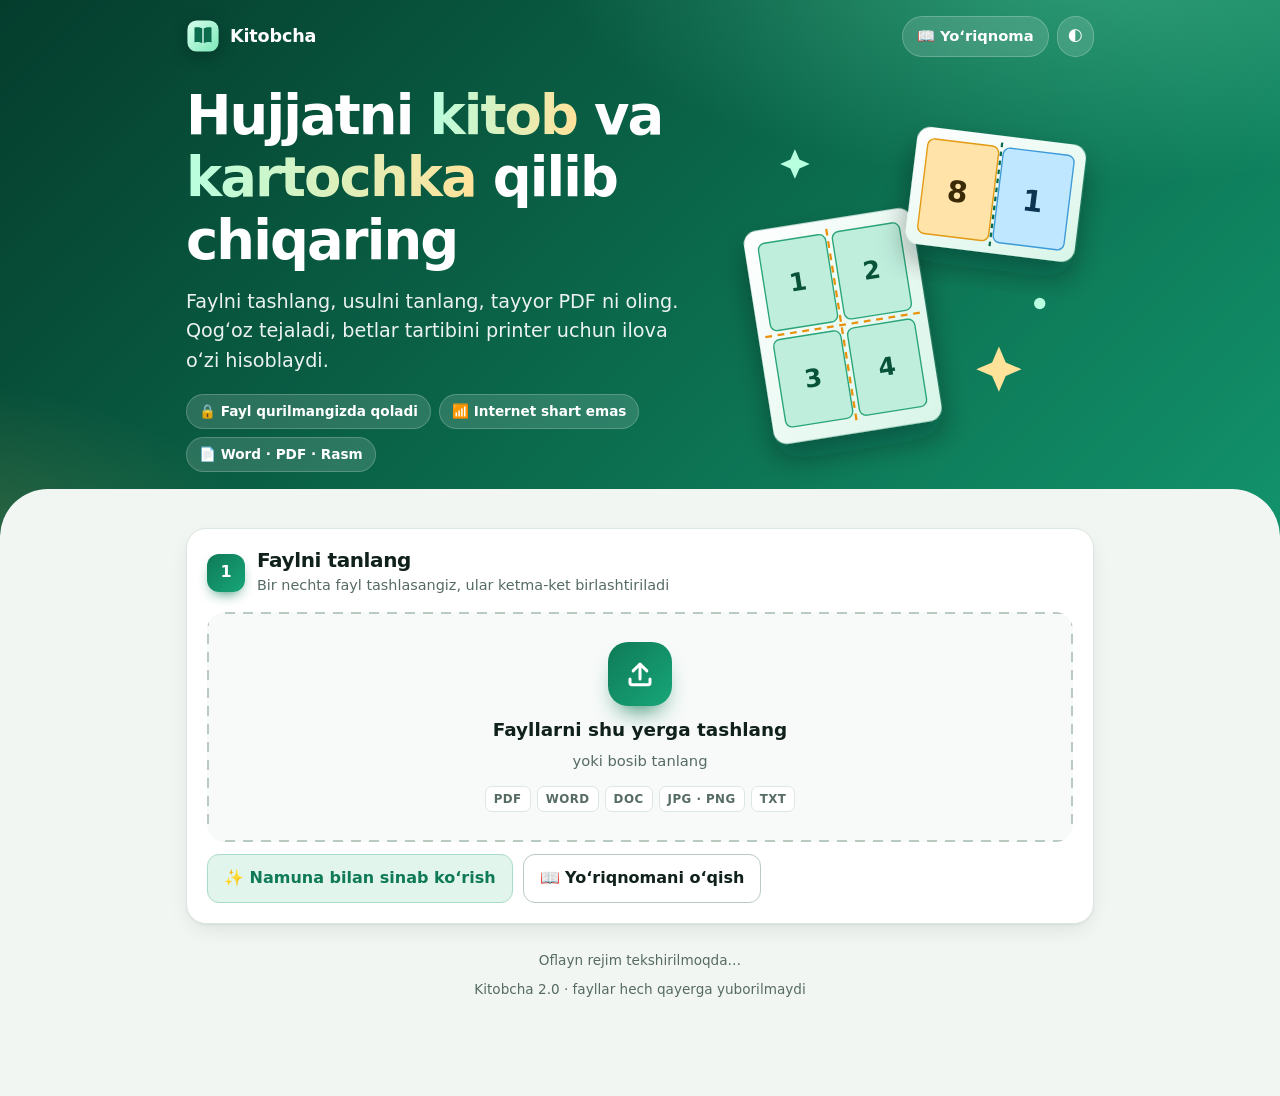
==== commit 407e1502: "Show 'new version ready' banner when the service worker updates Co-Authored-By: Claude Sonnet 5.5 <n" ====
--- a/index.html
+++ b/index.html
@@ -224,11 +224,16 @@
   <footer>
     <span id="offline">Oflayn rejim tekshirilmoqda…</span>
     <button id="install" class="link hidden">Ilova sifatida oʻrnatish</button>
-    <button id="update" class="link hidden">Yangi versiya tayyor: yangilash</button>
-    <span>Kitobcha · fayllar hech qayerga yuborilmaydi</span>
+    <span>Kitobcha 2.0 · fayllar hech qayerga yuborilmaydi</span>
   </footer>
 </div>
 </main>
+
+<div class="toast hidden" id="toast" role="status" aria-live="polite">
+  <span class="ti">🎉</span>
+  <span class="tt"><b>Yangi versiya tayyor!</b><small>Yangilanishlar yuklandi</small></span>
+  <button type="button" id="update">Yangilash</button>
+</div>
 
 <script src="pdf-lib.min.js"></script>
 <script src="mammoth.browser.min.js"></script>
--- a/style.css
+++ b/style.css
@@ -240,6 +240,15 @@
 
 footer { text-align:center; color:var(--muted); font-size:.85rem; padding:8px 0 40px; display:grid; gap:8px; justify-items:center; }
 button.link { font:inherit; background:none; border:0; color:var(--brand); text-decoration:underline; cursor:pointer; padding:0; }
+
+/* yangi versiya xabari */
+.toast { position:fixed; left:50%; bottom:calc(16px + env(safe-area-inset-bottom,0px)); transform:translateX(-50%); z-index:100; display:flex; align-items:center; gap:12px; width:min(94vw,440px); padding:12px 12px 12px 16px; border-radius:18px; color:#fff; background:linear-gradient(135deg,#0a5a41,#12936b); box-shadow:0 18px 40px -12px rgba(0,0,0,.5); animation:toast-in .5s cubic-bezier(.2,.9,.3,1.2); }
+.toast .ti { font-size:1.6rem; }
+.toast .tt { flex:1; min-width:0; display:flex; flex-direction:column; line-height:1.25; }
+.toast .tt small { opacity:.85; font-size:.8rem; }
+.toast button { font:inherit; font-weight:800; border:0; border-radius:12px; padding:10px 16px; background:#fff; color:#0a5a41; cursor:pointer; }
+.toast button:hover { background:#e8fff4; }
+@keyframes toast-in { from { transform:translate(-50%,40px); opacity:0; } to { transform:translate(-50%,0); opacity:1; } }
 
 /* ---------- yo'riqnoma ---------- */
 .guide-toc { display:flex; gap:8px; flex-wrap:wrap; margin:0 0 18px; }
